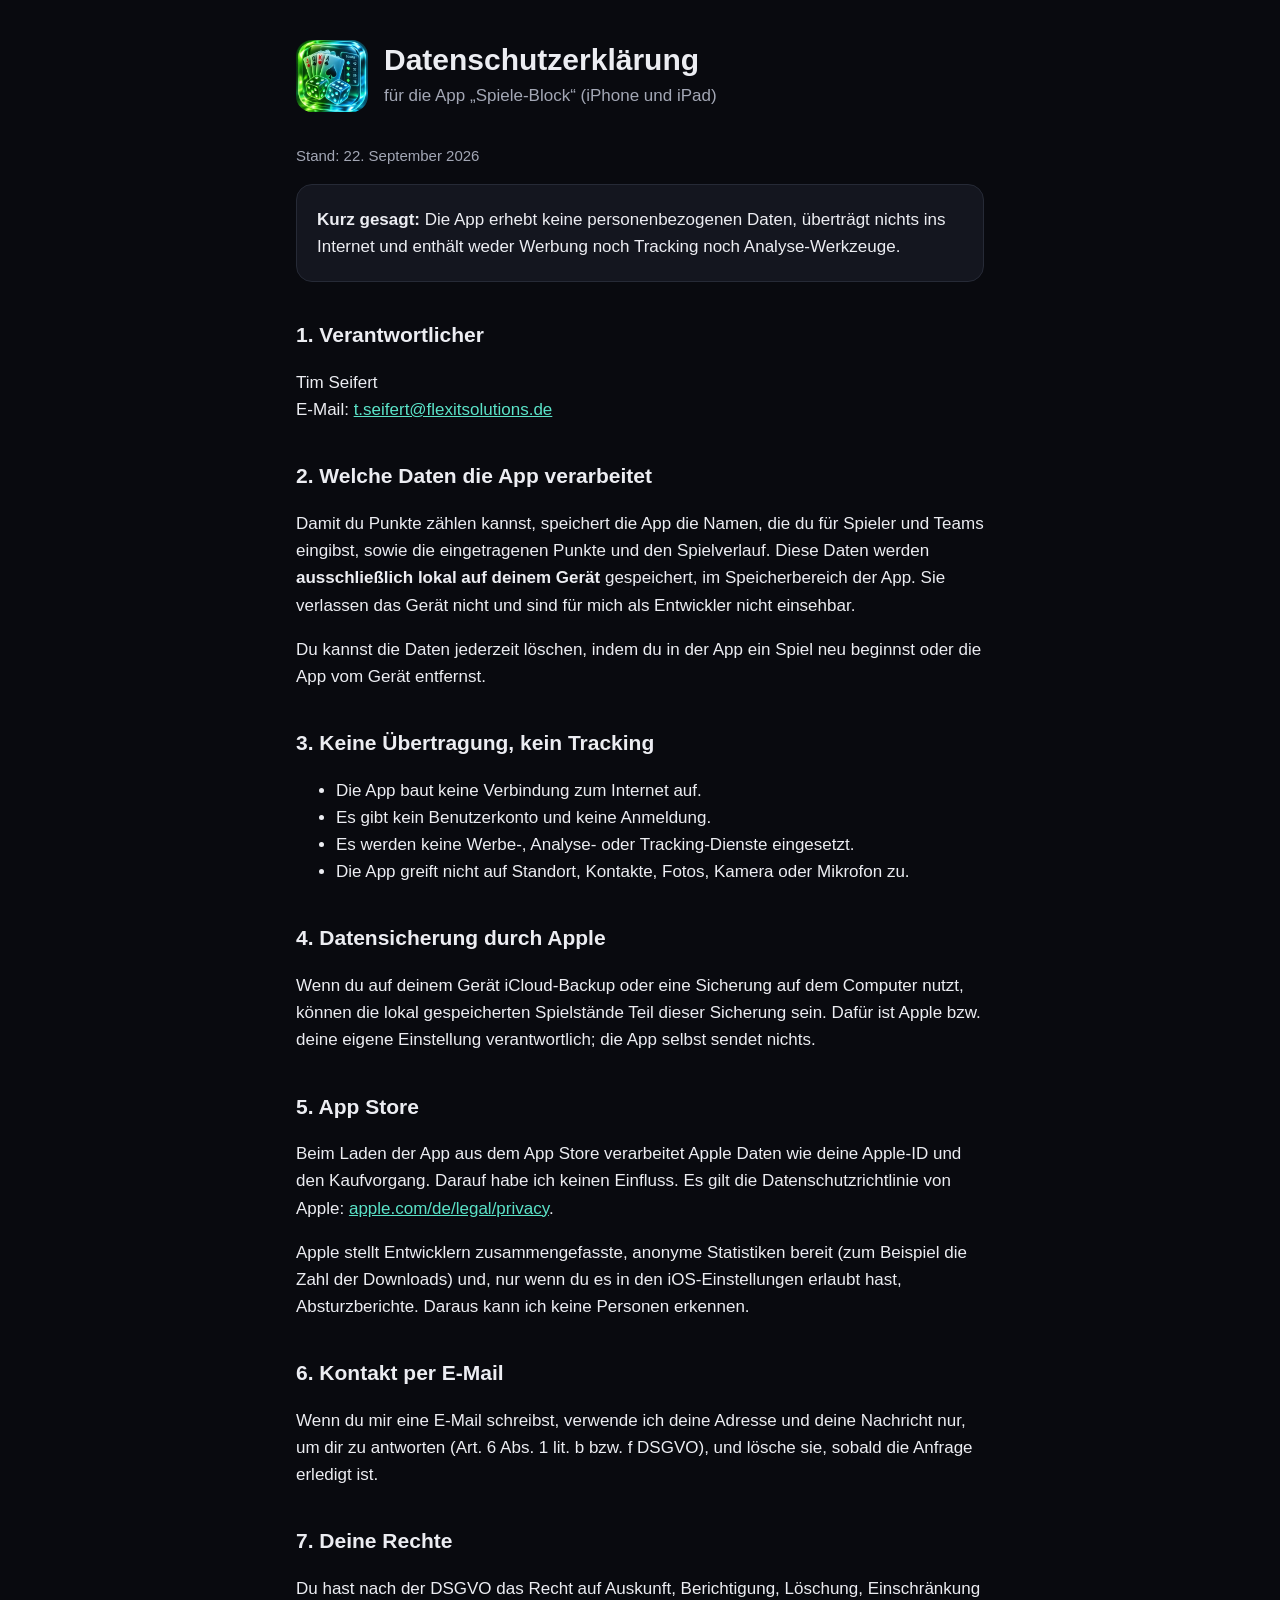
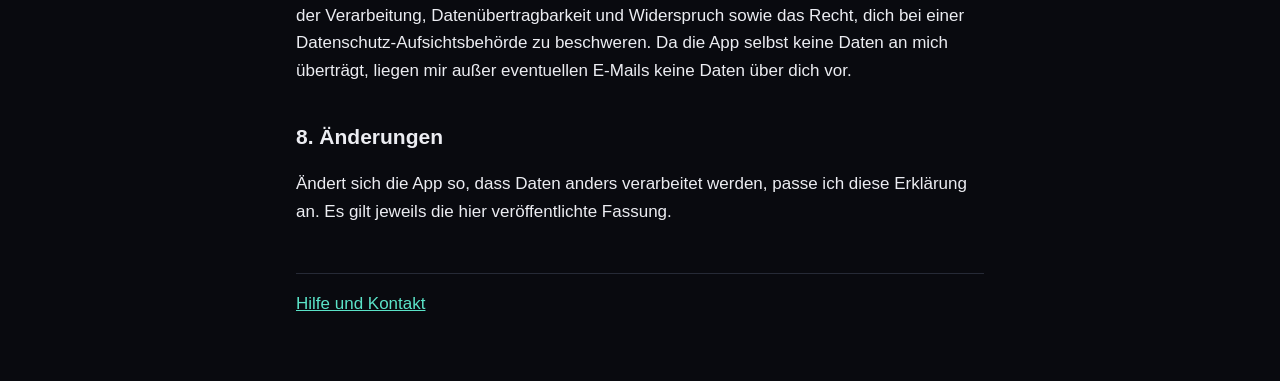
==== datenschutz.html @ e5a6156f "Add files via upload" ====
<!doctype html>
<html lang="de">
<head>
<meta charset="utf-8">
<meta name="viewport" content="width=device-width, initial-scale=1">
<title>Spiele-Block – Datenschutz</title>
<link rel="stylesheet" href="stil.css">
<link rel="icon" href="icon.png">
</head>
<body>
<main>
<header>
  <img src="icon.png" alt="">
  <div>
    <h1>Datenschutzerklärung</h1>
    <p>für die App „Spiele-Block“ (iPhone und iPad)</p>
  </div>
</header>

<p class="leise">Stand: 22. September 2026</p>

<div class="karte">
  <p><strong>Kurz gesagt:</strong> Die App erhebt keine personenbezogenen Daten, überträgt nichts ins Internet und enthält weder Werbung noch Tracking noch Analyse-Werkzeuge.</p>
</div>

<h2>1. Verantwortlicher</h2>
<p>Tim Seifert<br>
E-Mail: <a href="mailto:t.seifert@flexitsolutions.de">t.seifert@flexitsolutions.de</a></p>

<h2>2. Welche Daten die App verarbeitet</h2>
<p>Damit du Punkte zählen kannst, speichert die App die Namen, die du für Spieler und Teams eingibst, sowie die eingetragenen Punkte und den Spielverlauf. Diese Daten werden <strong>ausschließlich lokal auf deinem Gerät</strong> gespeichert, im Speicherbereich der App. Sie verlassen das Gerät nicht und sind für mich als Entwickler nicht einsehbar.</p>
<p>Du kannst die Daten jederzeit löschen, indem du in der App ein Spiel neu beginnst oder die App vom Gerät entfernst.</p>

<h2>3. Keine Übertragung, kein Tracking</h2>
<ul>
  <li>Die App baut keine Verbindung zum Internet auf.</li>
  <li>Es gibt kein Benutzerkonto und keine Anmeldung.</li>
  <li>Es werden keine Werbe-, Analyse- oder Tracking-Dienste eingesetzt.</li>
  <li>Die App greift nicht auf Standort, Kontakte, Fotos, Kamera oder Mikrofon zu.</li>
</ul>

<h2>4. Datensicherung durch Apple</h2>
<p>Wenn du auf deinem Gerät iCloud-Backup oder eine Sicherung auf dem Computer nutzt, können die lokal gespeicherten Spielstände Teil dieser Sicherung sein. Dafür ist Apple bzw. deine eigene Einstellung verantwortlich; die App selbst sendet nichts.</p>

<h2>5. App Store</h2>
<p>Beim Laden der App aus dem App Store verarbeitet Apple Daten wie deine Apple-ID und den Kaufvorgang. Darauf habe ich keinen Einfluss. Es gilt die Datenschutzrichtlinie von Apple: <a href="https://www.apple.com/de/legal/privacy/">apple.com/de/legal/privacy</a>.</p>
<p>Apple stellt Entwicklern zusammengefasste, anonyme Statistiken bereit (zum Beispiel die Zahl der Downloads) und, nur wenn du es in den iOS-Einstellungen erlaubt hast, Absturzberichte. Daraus kann ich keine Personen erkennen.</p>

<h2>6. Kontakt per E-Mail</h2>
<p>Wenn du mir eine E-Mail schreibst, verwende ich deine Adresse und deine Nachricht nur, um dir zu antworten (Art. 6 Abs. 1 lit. b bzw. f DSGVO), und lösche sie, sobald die Anfrage erledigt ist.</p>

<h2>7. Deine Rechte</h2>
<p>Du hast nach der DSGVO das Recht auf Auskunft, Berichtigung, Löschung, Einschränkung der Verarbeitung, Datenübertragbarkeit und Widerspruch sowie das Recht, dich bei einer Datenschutz-Aufsichtsbehörde zu beschweren. Da die App selbst keine Daten an mich überträgt, liegen mir außer eventuellen E-Mails keine Daten über dich vor.</p>

<h2>8. Änderungen</h2>
<p>Ändert sich die App so, dass Daten anders verarbeitet werden, passe ich diese Erklärung an. Es gilt jeweils die hier veröffentlichte Fassung.</p>

<nav>
  <a href="index.html">Hilfe und Kontakt</a>
</nav>
</main>
</body>
</html>
---- stil.css ----
:root { --bg: #090A0F; --karte: #14161F; --text: #ECEDF2; --leise: #A3A7B5; --akzent: #5BE3C8; --linie: #262A36; }
* { box-sizing: border-box; }
body { margin: 0; background: var(--bg); color: var(--text); font: 17px/1.6 -apple-system, BlinkMacSystemFont, "SF Pro Rounded", "Helvetica Neue", Arial, sans-serif; }
main { max-width: 720px; margin: 0 auto; padding: 40px 16px 64px; }
header { display: flex; align-items: center; gap: 16px; margin-bottom: 32px; }
header img { width: 72px; height: 72px; border-radius: 16px; }
h1 { font-size: 30px; margin: 0; line-height: 1.2; }
header p { margin: 4px 0 0; color: var(--leise); }
h2 { font-size: 21px; margin: 36px 0 8px; }
p, li { color: var(--text); }
.leise { color: var(--leise); font-size: 15px; }
a { color: var(--akzent); }
.karte { background: var(--karte); border: 1px solid var(--linie); border-radius: 16px; padding: 4px 20px; margin: 16px 0; }
nav { margin-top: 48px; padding-top: 16px; border-top: 1px solid var(--linie); display: flex; gap: 24px; flex-wrap: wrap; }
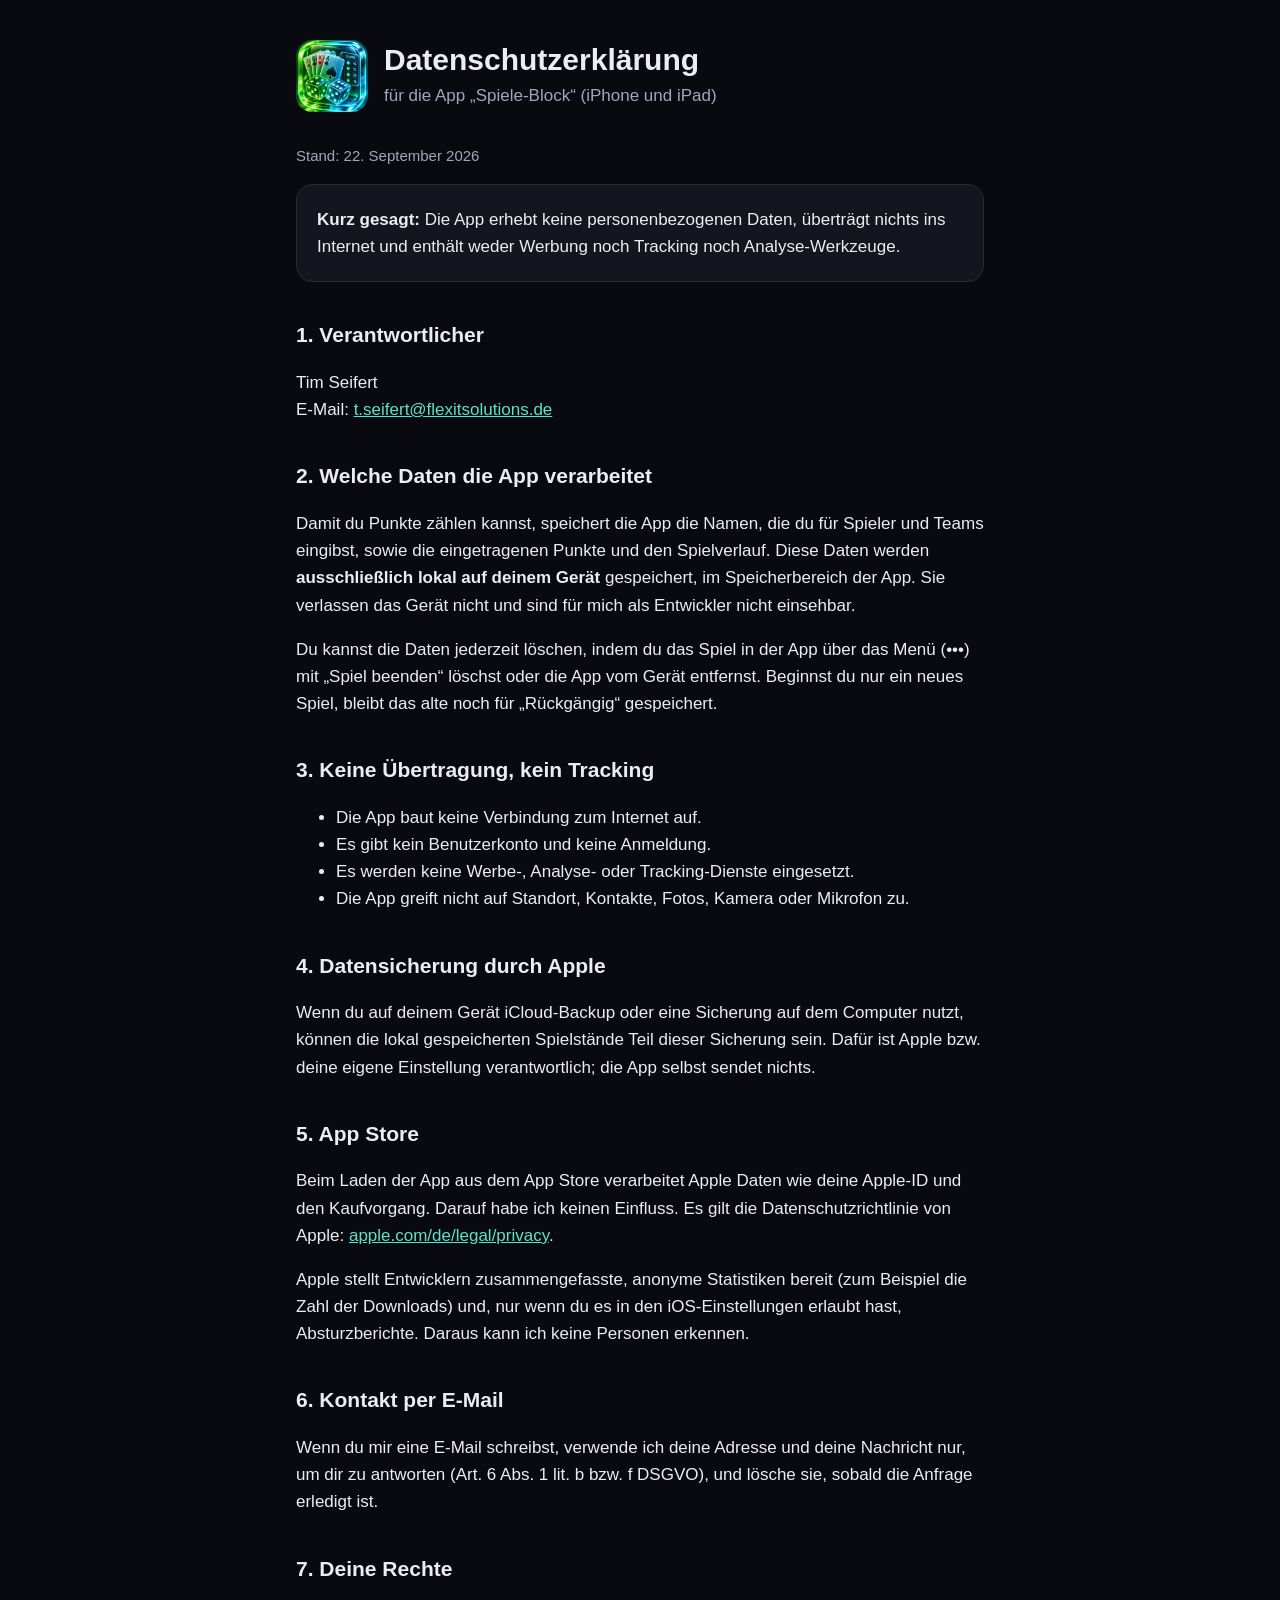
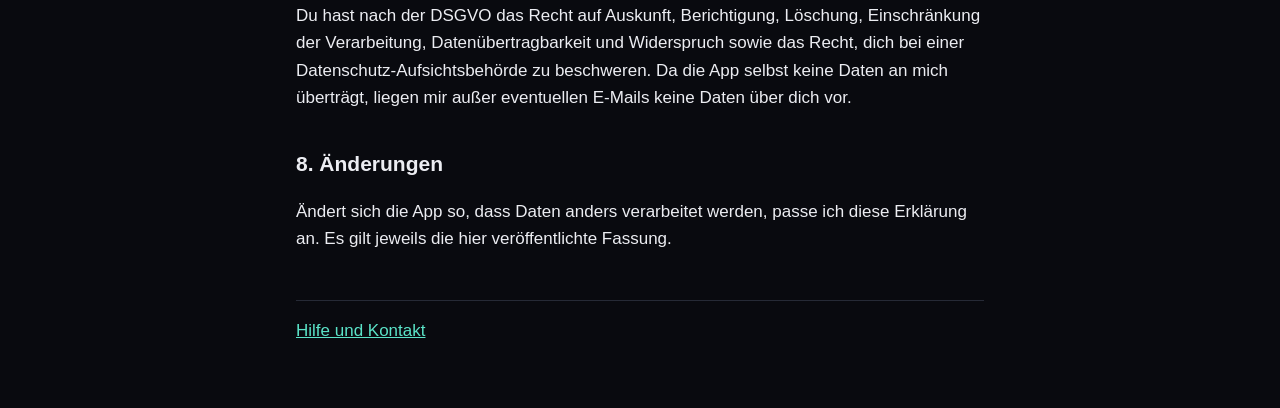
==== commit 08594e04: "Datenschutz-Satz zum Löschen und Watten-Spielarten korrigiert" ====
--- a/datenschutz.html
+++ b/datenschutz.html
@@ -29,7 +29,7 @@
 
 <h2>2. Welche Daten die App verarbeitet</h2>
 <p>Damit du Punkte zählen kannst, speichert die App die Namen, die du für Spieler und Teams eingibst, sowie die eingetragenen Punkte und den Spielverlauf. Diese Daten werden <strong>ausschließlich lokal auf deinem Gerät</strong> gespeichert, im Speicherbereich der App. Sie verlassen das Gerät nicht und sind für mich als Entwickler nicht einsehbar.</p>
-<p>Du kannst die Daten jederzeit löschen, indem du in der App ein Spiel neu beginnst oder die App vom Gerät entfernst.</p>
+<p>Du kannst die Daten jederzeit löschen, indem du das Spiel in der App über das Menü (•••) mit „Spiel beenden“ löschst oder die App vom Gerät entfernst. Beginnst du nur ein neues Spiel, bleibt das alte noch für „Rückgängig“ gespeichert.</p>
 
 <h2>3. Keine Übertragung, kein Tracking</h2>
 <ul>
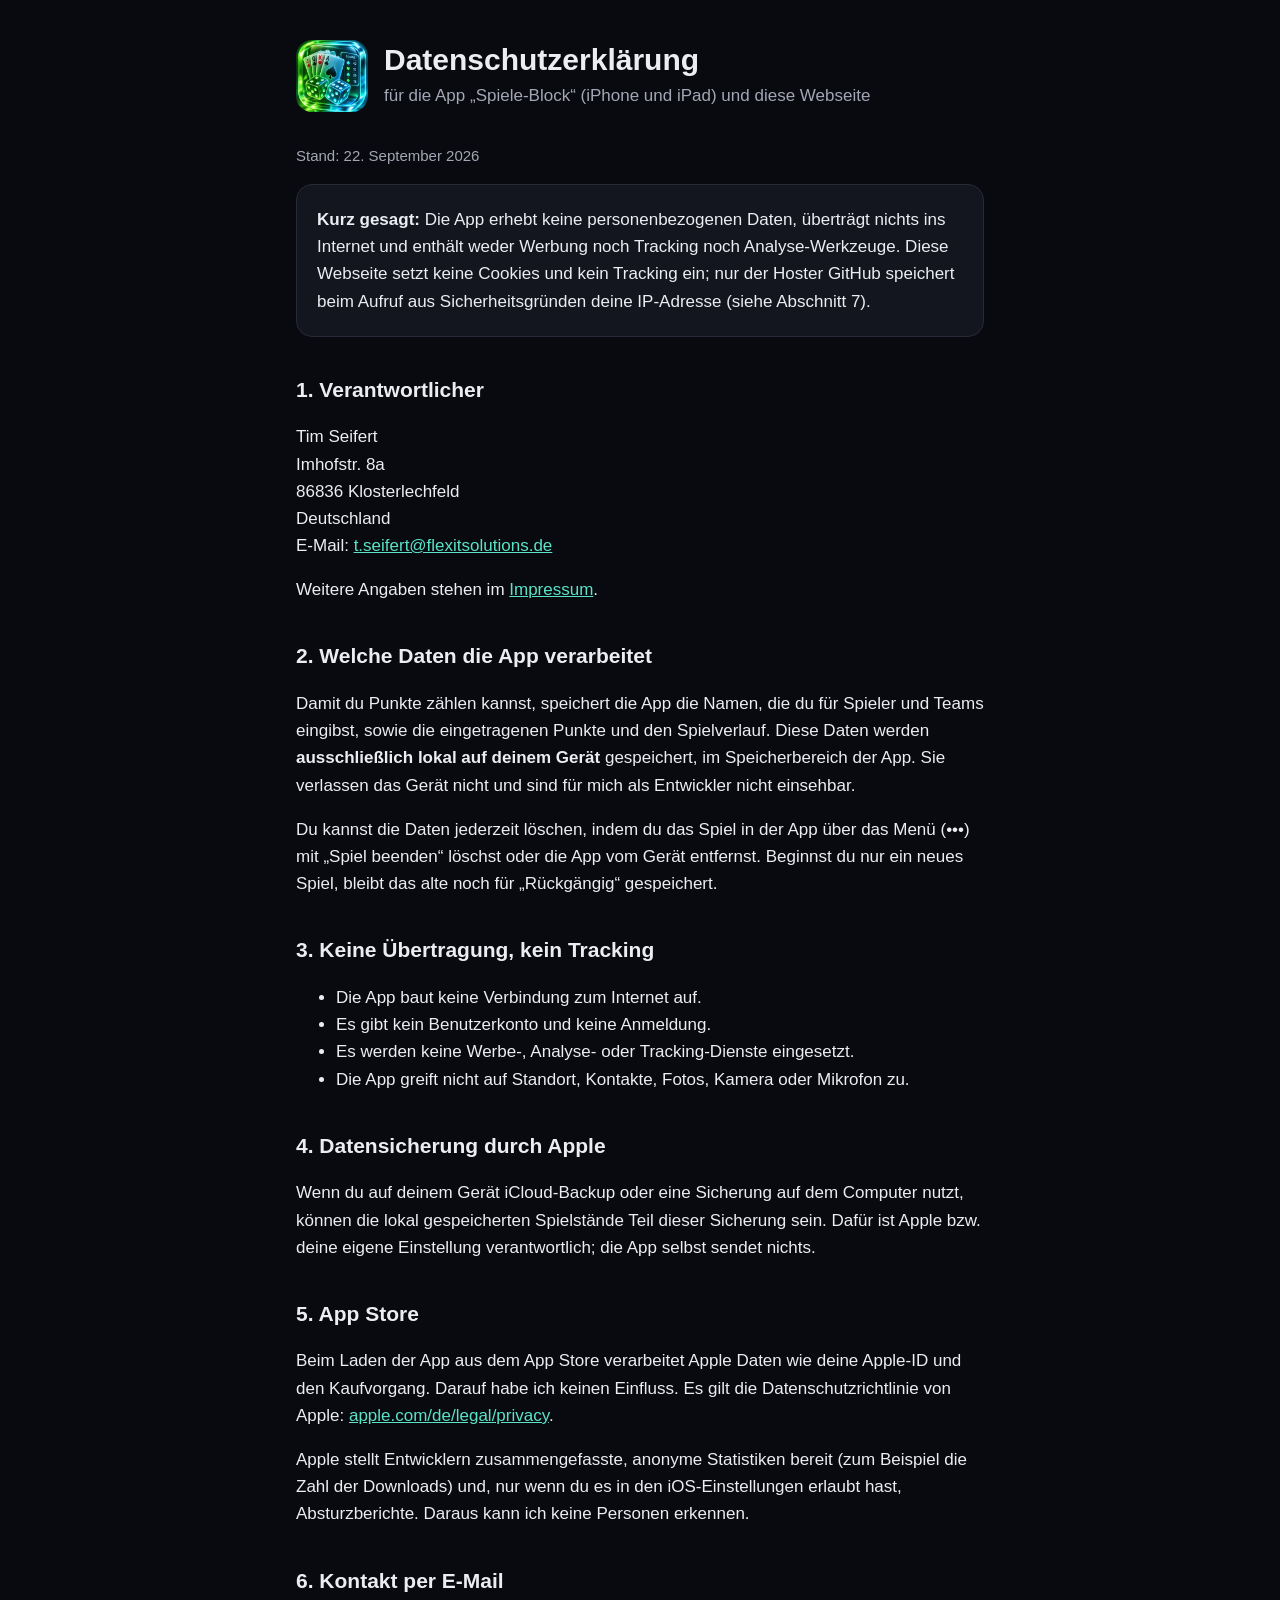
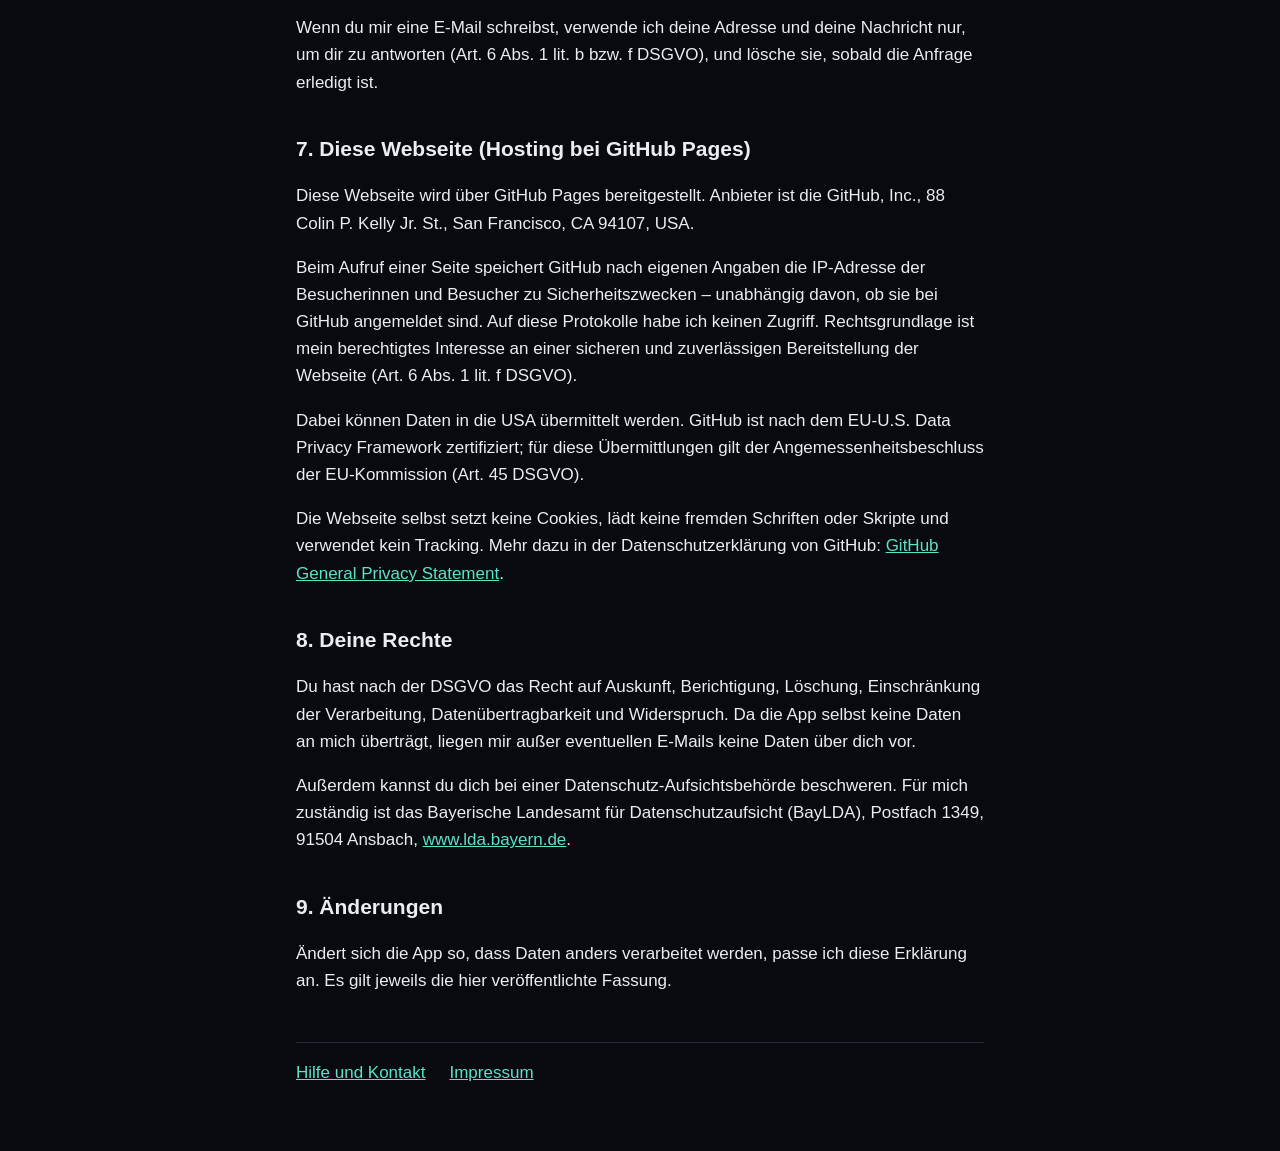
==== commit c4ed8158: "Impressum ergänzt, Datenschutz um Anschrift, Hosting bei GitHub Pages und Aufsichtsbehörde erweitert" ====
--- a/datenschutz.html
+++ b/datenschutz.html
@@ -13,19 +13,23 @@
   <img src="icon.png" alt="">
   <div>
     <h1>Datenschutzerklärung</h1>
-    <p>für die App „Spiele-Block“ (iPhone und iPad)</p>
+    <p>für die App „Spiele-Block“ (iPhone und iPad) und diese Webseite</p>
   </div>
 </header>
 
 <p class="leise">Stand: 22. September 2026</p>
 
 <div class="karte">
-  <p><strong>Kurz gesagt:</strong> Die App erhebt keine personenbezogenen Daten, überträgt nichts ins Internet und enthält weder Werbung noch Tracking noch Analyse-Werkzeuge.</p>
+  <p><strong>Kurz gesagt:</strong> Die App erhebt keine personenbezogenen Daten, überträgt nichts ins Internet und enthält weder Werbung noch Tracking noch Analyse-Werkzeuge. Diese Webseite setzt keine Cookies und kein Tracking ein; nur der Hoster GitHub speichert beim Aufruf aus Sicherheitsgründen deine IP-Adresse (siehe Abschnitt 7).</p>
 </div>
 
 <h2>1. Verantwortlicher</h2>
 <p>Tim Seifert<br>
+Imhofstr. 8a<br>
+86836 Klosterlechfeld<br>
+Deutschland<br>
 E-Mail: <a href="mailto:t.seifert@flexitsolutions.de">t.seifert@flexitsolutions.de</a></p>
+<p>Weitere Angaben stehen im <a href="impressum.html">Impressum</a>.</p>
 
 <h2>2. Welche Daten die App verarbeitet</h2>
 <p>Damit du Punkte zählen kannst, speichert die App die Namen, die du für Spieler und Teams eingibst, sowie die eingetragenen Punkte und den Spielverlauf. Diese Daten werden <strong>ausschließlich lokal auf deinem Gerät</strong> gespeichert, im Speicherbereich der App. Sie verlassen das Gerät nicht und sind für mich als Entwickler nicht einsehbar.</p>
@@ -49,14 +53,22 @@
 <h2>6. Kontakt per E-Mail</h2>
 <p>Wenn du mir eine E-Mail schreibst, verwende ich deine Adresse und deine Nachricht nur, um dir zu antworten (Art. 6 Abs. 1 lit. b bzw. f DSGVO), und lösche sie, sobald die Anfrage erledigt ist.</p>
 
-<h2>7. Deine Rechte</h2>
-<p>Du hast nach der DSGVO das Recht auf Auskunft, Berichtigung, Löschung, Einschränkung der Verarbeitung, Datenübertragbarkeit und Widerspruch sowie das Recht, dich bei einer Datenschutz-Aufsichtsbehörde zu beschweren. Da die App selbst keine Daten an mich überträgt, liegen mir außer eventuellen E-Mails keine Daten über dich vor.</p>
+<h2>7. Diese Webseite (Hosting bei GitHub Pages)</h2>
+<p>Diese Webseite wird über GitHub Pages bereitgestellt. Anbieter ist die GitHub, Inc., 88 Colin P. Kelly Jr. St., San Francisco, CA 94107, USA.</p>
+<p>Beim Aufruf einer Seite speichert GitHub nach eigenen Angaben die IP-Adresse der Besucherinnen und Besucher zu Sicherheitszwecken – unabhängig davon, ob sie bei GitHub angemeldet sind. Auf diese Protokolle habe ich keinen Zugriff. Rechtsgrundlage ist mein berechtigtes Interesse an einer sicheren und zuverlässigen Bereitstellung der Webseite (Art. 6 Abs. 1 lit. f DSGVO).</p>
+<p>Dabei können Daten in die USA übermittelt werden. GitHub ist nach dem EU-U.S. Data Privacy Framework zertifiziert; für diese Übermittlungen gilt der Angemessenheitsbeschluss der EU-Kommission (Art. 45 DSGVO).</p>
+<p>Die Webseite selbst setzt keine Cookies, lädt keine fremden Schriften oder Skripte und verwendet kein Tracking. Mehr dazu in der Datenschutzerklärung von GitHub: <a href="https://docs.github.com/de/site-policy/privacy-policies/github-general-privacy-statement">GitHub General Privacy Statement</a>.</p>
 
-<h2>8. Änderungen</h2>
+<h2>8. Deine Rechte</h2>
+<p>Du hast nach der DSGVO das Recht auf Auskunft, Berichtigung, Löschung, Einschränkung der Verarbeitung, Datenübertragbarkeit und Widerspruch. Da die App selbst keine Daten an mich überträgt, liegen mir außer eventuellen E-Mails keine Daten über dich vor.</p>
+<p>Außerdem kannst du dich bei einer Datenschutz-Aufsichtsbehörde beschweren. Für mich zuständig ist das Bayerische Landesamt für Datenschutzaufsicht (BayLDA), Postfach 1349, 91504 Ansbach, <a href="https://www.lda.bayern.de">www.lda.bayern.de</a>.</p>
+
+<h2>9. Änderungen</h2>
 <p>Ändert sich die App so, dass Daten anders verarbeitet werden, passe ich diese Erklärung an. Es gilt jeweils die hier veröffentlichte Fassung.</p>
 
 <nav>
   <a href="index.html">Hilfe und Kontakt</a>
+  <a href="impressum.html">Impressum</a>
 </nav>
 </main>
 </body>
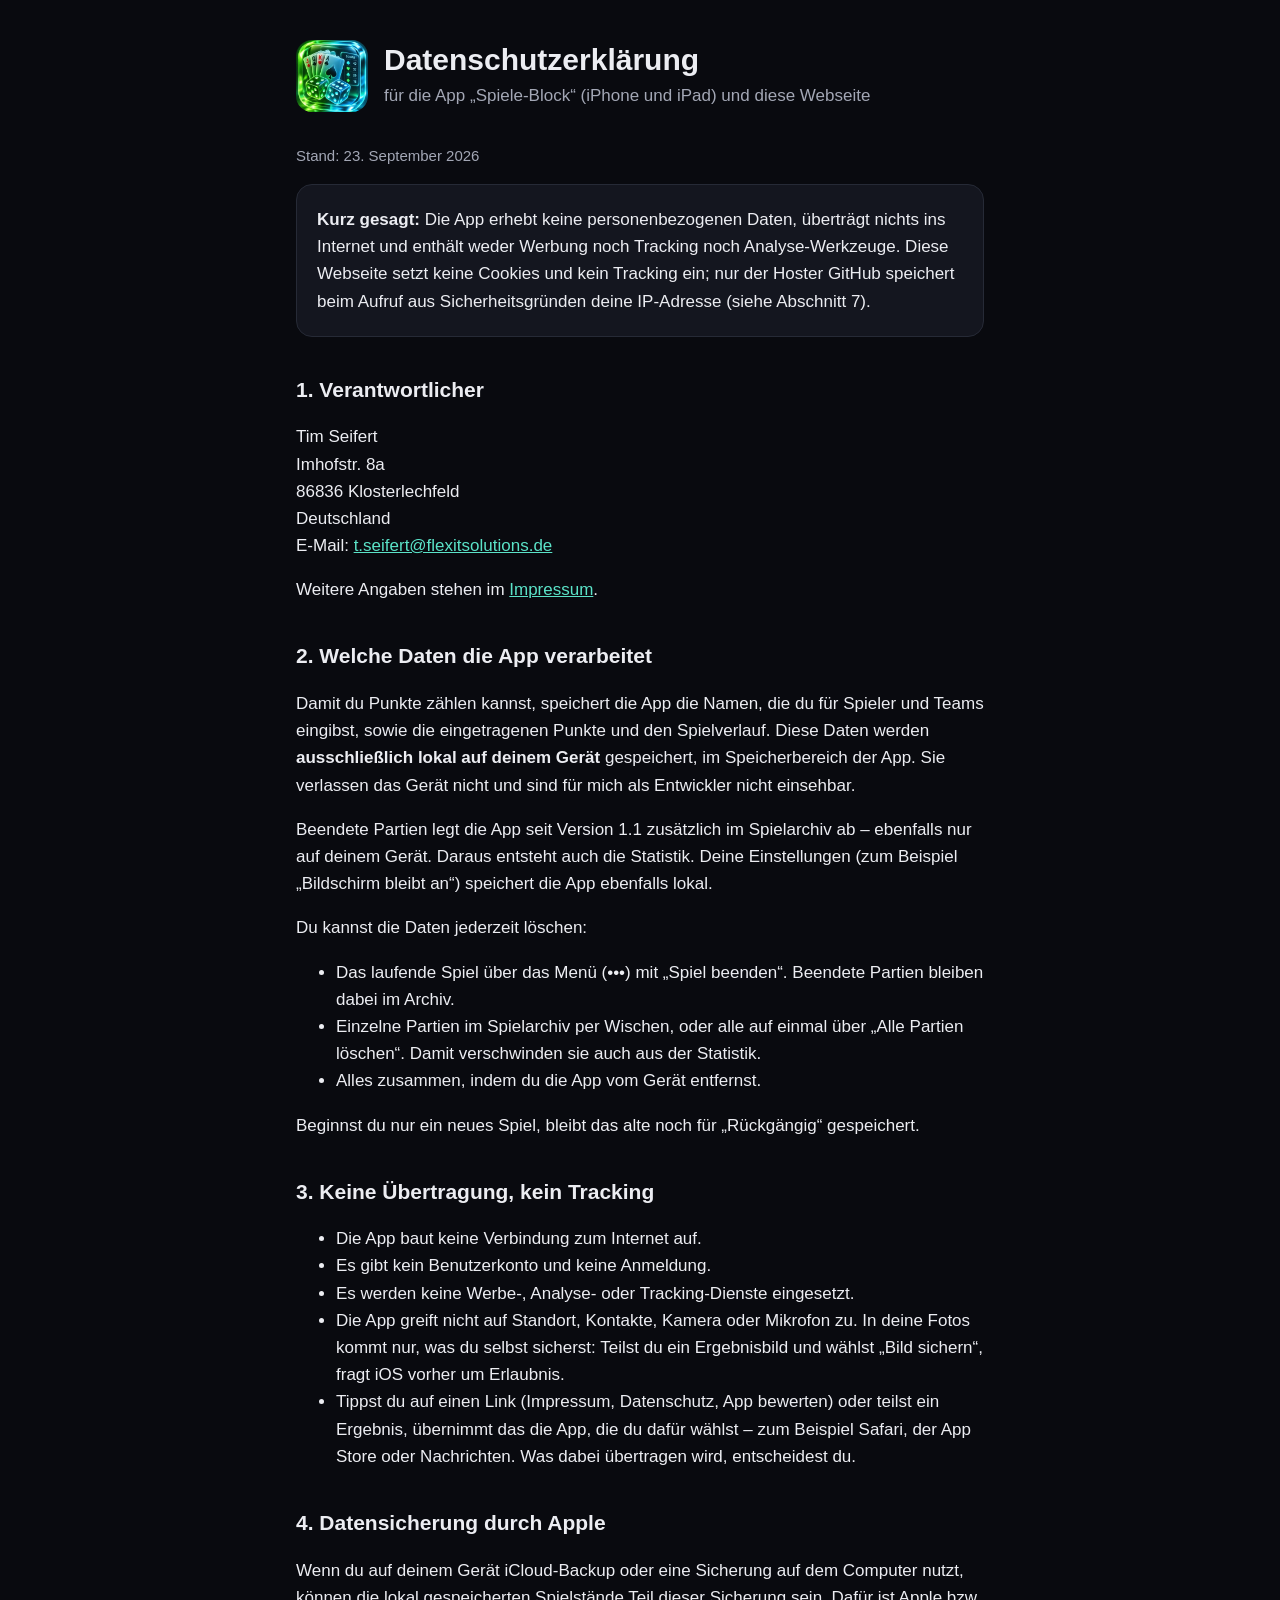
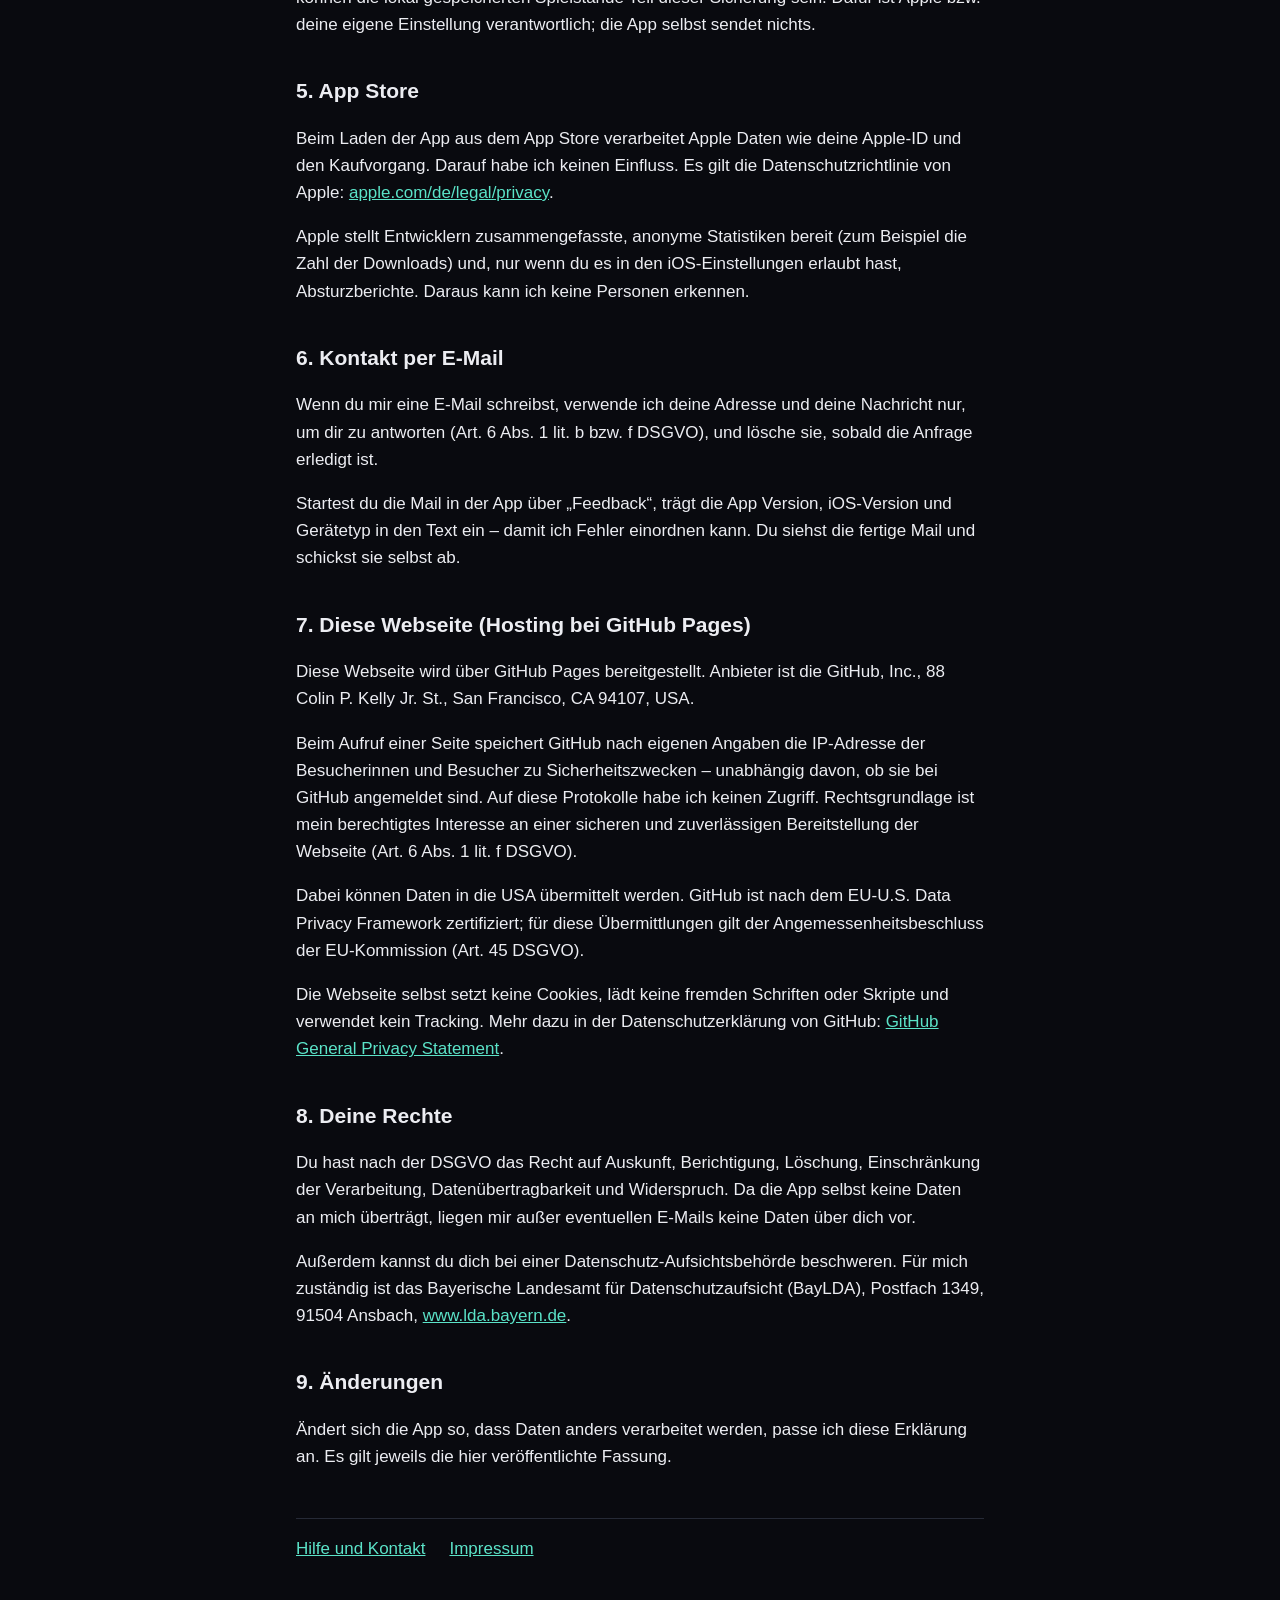
==== commit af0819a4: "Hilfe und Datenschutz für Version 1.1" ====
--- a/datenschutz.html
+++ b/datenschutz.html
@@ -17,7 +17,7 @@
   </div>
 </header>
 
-<p class="leise">Stand: 22. September 2026</p>
+<p class="leise">Stand: 23. September 2026</p>
 
 <div class="karte">
   <p><strong>Kurz gesagt:</strong> Die App erhebt keine personenbezogenen Daten, überträgt nichts ins Internet und enthält weder Werbung noch Tracking noch Analyse-Werkzeuge. Diese Webseite setzt keine Cookies und kein Tracking ein; nur der Hoster GitHub speichert beim Aufruf aus Sicherheitsgründen deine IP-Adresse (siehe Abschnitt 7).</p>
@@ -33,14 +33,22 @@
 
 <h2>2. Welche Daten die App verarbeitet</h2>
 <p>Damit du Punkte zählen kannst, speichert die App die Namen, die du für Spieler und Teams eingibst, sowie die eingetragenen Punkte und den Spielverlauf. Diese Daten werden <strong>ausschließlich lokal auf deinem Gerät</strong> gespeichert, im Speicherbereich der App. Sie verlassen das Gerät nicht und sind für mich als Entwickler nicht einsehbar.</p>
-<p>Du kannst die Daten jederzeit löschen, indem du das Spiel in der App über das Menü (•••) mit „Spiel beenden“ löschst oder die App vom Gerät entfernst. Beginnst du nur ein neues Spiel, bleibt das alte noch für „Rückgängig“ gespeichert.</p>
+<p>Beendete Partien legt die App seit Version 1.1 zusätzlich im Spielarchiv ab – ebenfalls nur auf deinem Gerät. Daraus entsteht auch die Statistik. Deine Einstellungen (zum Beispiel „Bildschirm bleibt an“) speichert die App ebenfalls lokal.</p>
+<p>Du kannst die Daten jederzeit löschen:</p>
+<ul>
+  <li>Das laufende Spiel über das Menü (•••) mit „Spiel beenden“. Beendete Partien bleiben dabei im Archiv.</li>
+  <li>Einzelne Partien im Spielarchiv per Wischen, oder alle auf einmal über „Alle Partien löschen“. Damit verschwinden sie auch aus der Statistik.</li>
+  <li>Alles zusammen, indem du die App vom Gerät entfernst.</li>
+</ul>
+<p>Beginnst du nur ein neues Spiel, bleibt das alte noch für „Rückgängig“ gespeichert.</p>
 
 <h2>3. Keine Übertragung, kein Tracking</h2>
 <ul>
   <li>Die App baut keine Verbindung zum Internet auf.</li>
   <li>Es gibt kein Benutzerkonto und keine Anmeldung.</li>
   <li>Es werden keine Werbe-, Analyse- oder Tracking-Dienste eingesetzt.</li>
-  <li>Die App greift nicht auf Standort, Kontakte, Fotos, Kamera oder Mikrofon zu.</li>
+  <li>Die App greift nicht auf Standort, Kontakte, Kamera oder Mikrofon zu. In deine Fotos kommt nur, was du selbst sicherst: Teilst du ein Ergebnisbild und wählst „Bild sichern“, fragt iOS vorher um Erlaubnis.</li>
+  <li>Tippst du auf einen Link (Impressum, Datenschutz, App bewerten) oder teilst ein Ergebnis, übernimmt das die App, die du dafür wählst – zum Beispiel Safari, der App Store oder Nachrichten. Was dabei übertragen wird, entscheidest du.</li>
 </ul>
 
 <h2>4. Datensicherung durch Apple</h2>
@@ -52,6 +60,7 @@
 
 <h2>6. Kontakt per E-Mail</h2>
 <p>Wenn du mir eine E-Mail schreibst, verwende ich deine Adresse und deine Nachricht nur, um dir zu antworten (Art. 6 Abs. 1 lit. b bzw. f DSGVO), und lösche sie, sobald die Anfrage erledigt ist.</p>
+<p>Startest du die Mail in der App über „Feedback“, trägt die App Version, iOS-Version und Gerätetyp in den Text ein – damit ich Fehler einordnen kann. Du siehst die fertige Mail und schickst sie selbst ab.</p>
 
 <h2>7. Diese Webseite (Hosting bei GitHub Pages)</h2>
 <p>Diese Webseite wird über GitHub Pages bereitgestellt. Anbieter ist die GitHub, Inc., 88 Colin P. Kelly Jr. St., San Francisco, CA 94107, USA.</p>
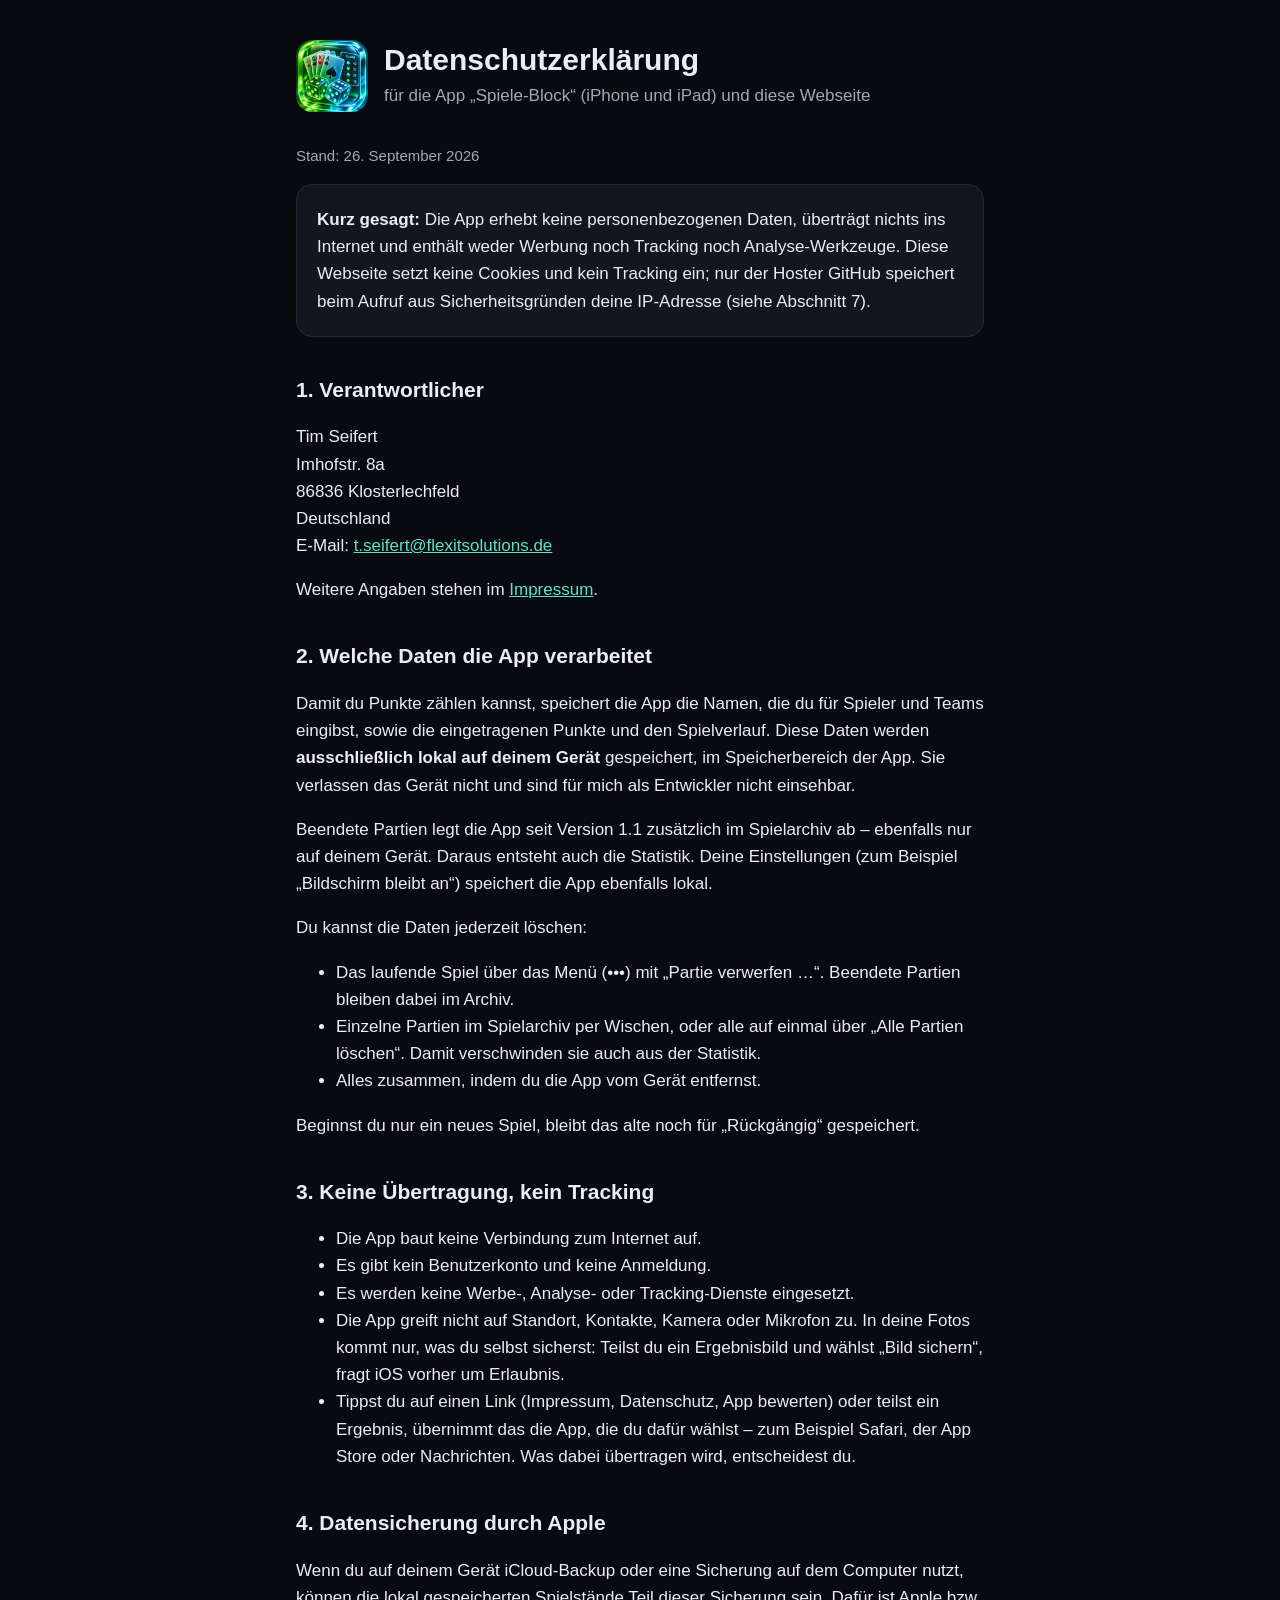
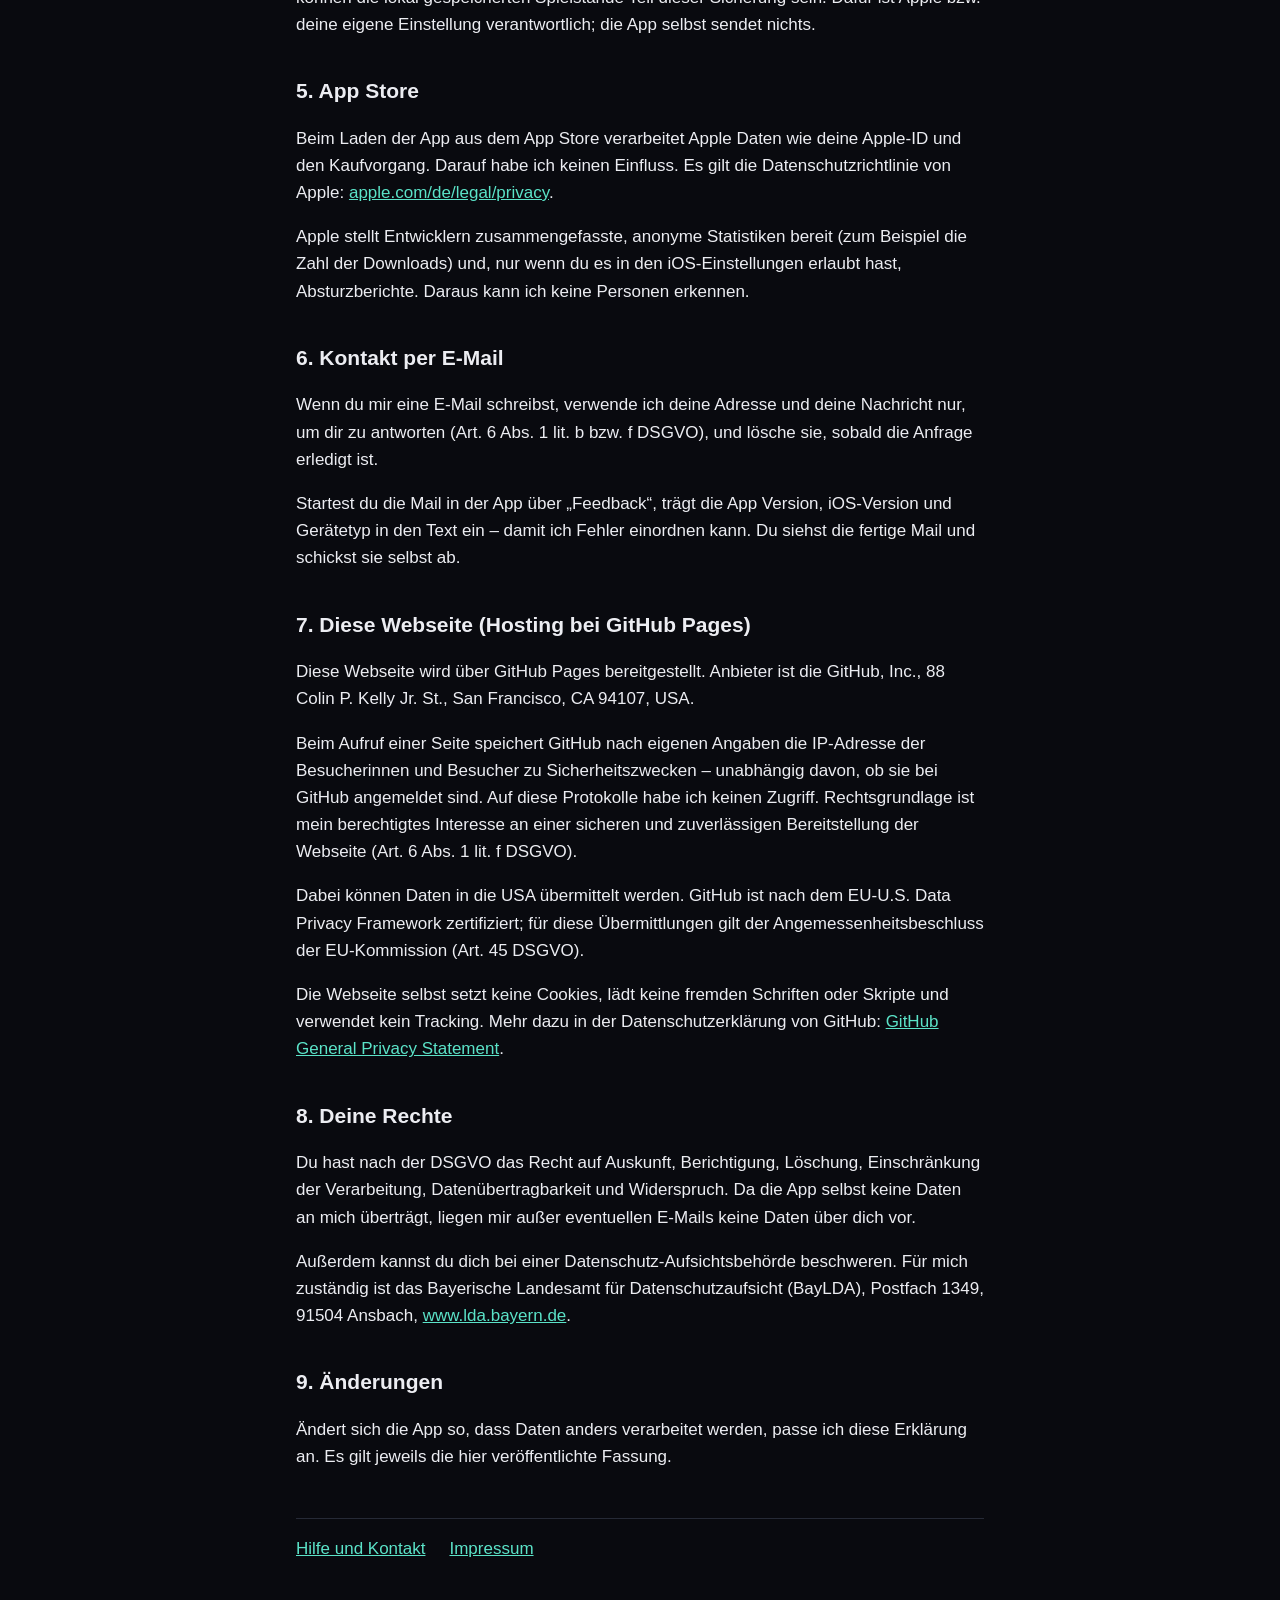
==== commit 9b4cbda8: "Webseiten für Version 1.2.0: Schafkopf, Skat, Darts" ====
--- a/datenschutz.html
+++ b/datenschutz.html
@@ -17,7 +17,7 @@
   </div>
 </header>
 
-<p class="leise">Stand: 23. September 2026</p>
+<p class="leise">Stand: 26. September 2026</p>
 
 <div class="karte">
   <p><strong>Kurz gesagt:</strong> Die App erhebt keine personenbezogenen Daten, überträgt nichts ins Internet und enthält weder Werbung noch Tracking noch Analyse-Werkzeuge. Diese Webseite setzt keine Cookies und kein Tracking ein; nur der Hoster GitHub speichert beim Aufruf aus Sicherheitsgründen deine IP-Adresse (siehe Abschnitt 7).</p>
@@ -36,7 +36,7 @@
 <p>Beendete Partien legt die App seit Version 1.1 zusätzlich im Spielarchiv ab – ebenfalls nur auf deinem Gerät. Daraus entsteht auch die Statistik. Deine Einstellungen (zum Beispiel „Bildschirm bleibt an“) speichert die App ebenfalls lokal.</p>
 <p>Du kannst die Daten jederzeit löschen:</p>
 <ul>
-  <li>Das laufende Spiel über das Menü (•••) mit „Spiel beenden“. Beendete Partien bleiben dabei im Archiv.</li>
+  <li>Das laufende Spiel über das Menü (•••) mit „Partie verwerfen …“. Beendete Partien bleiben dabei im Archiv.</li>
   <li>Einzelne Partien im Spielarchiv per Wischen, oder alle auf einmal über „Alle Partien löschen“. Damit verschwinden sie auch aus der Statistik.</li>
   <li>Alles zusammen, indem du die App vom Gerät entfernst.</li>
 </ul>
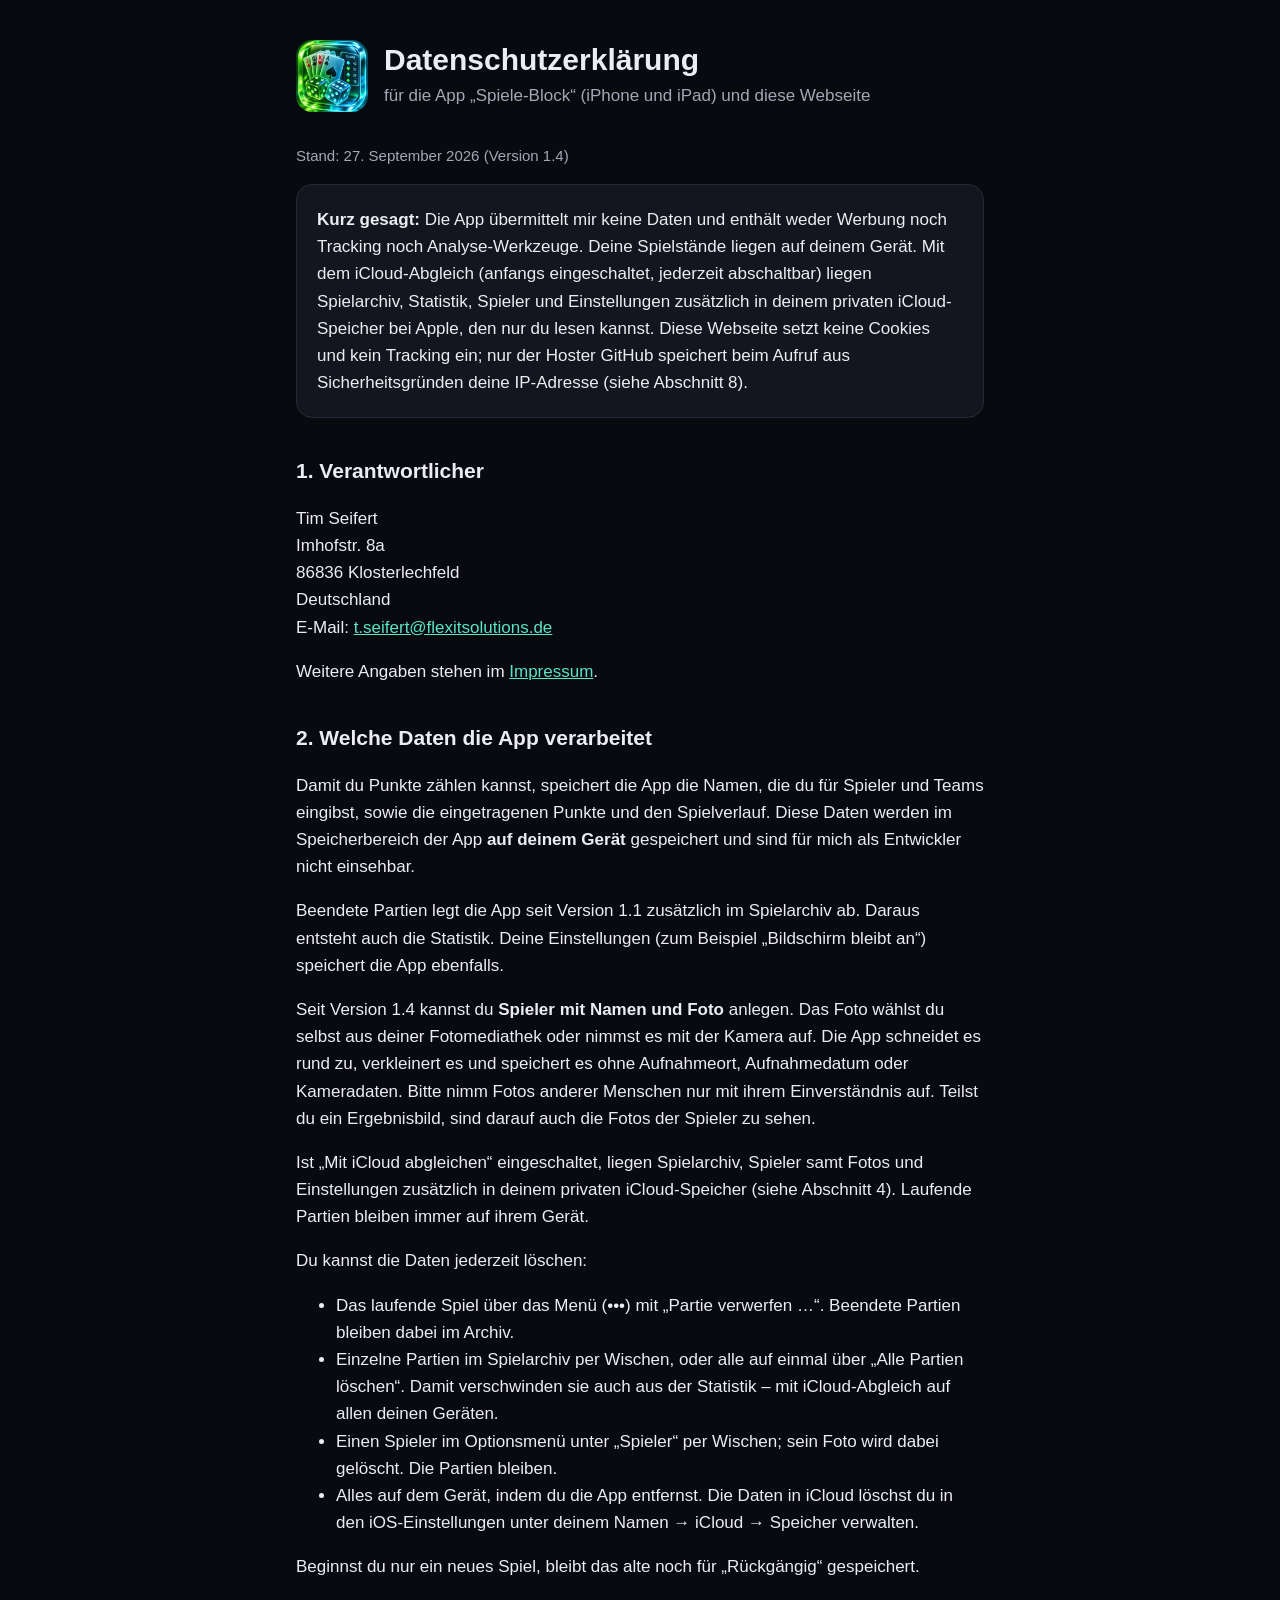
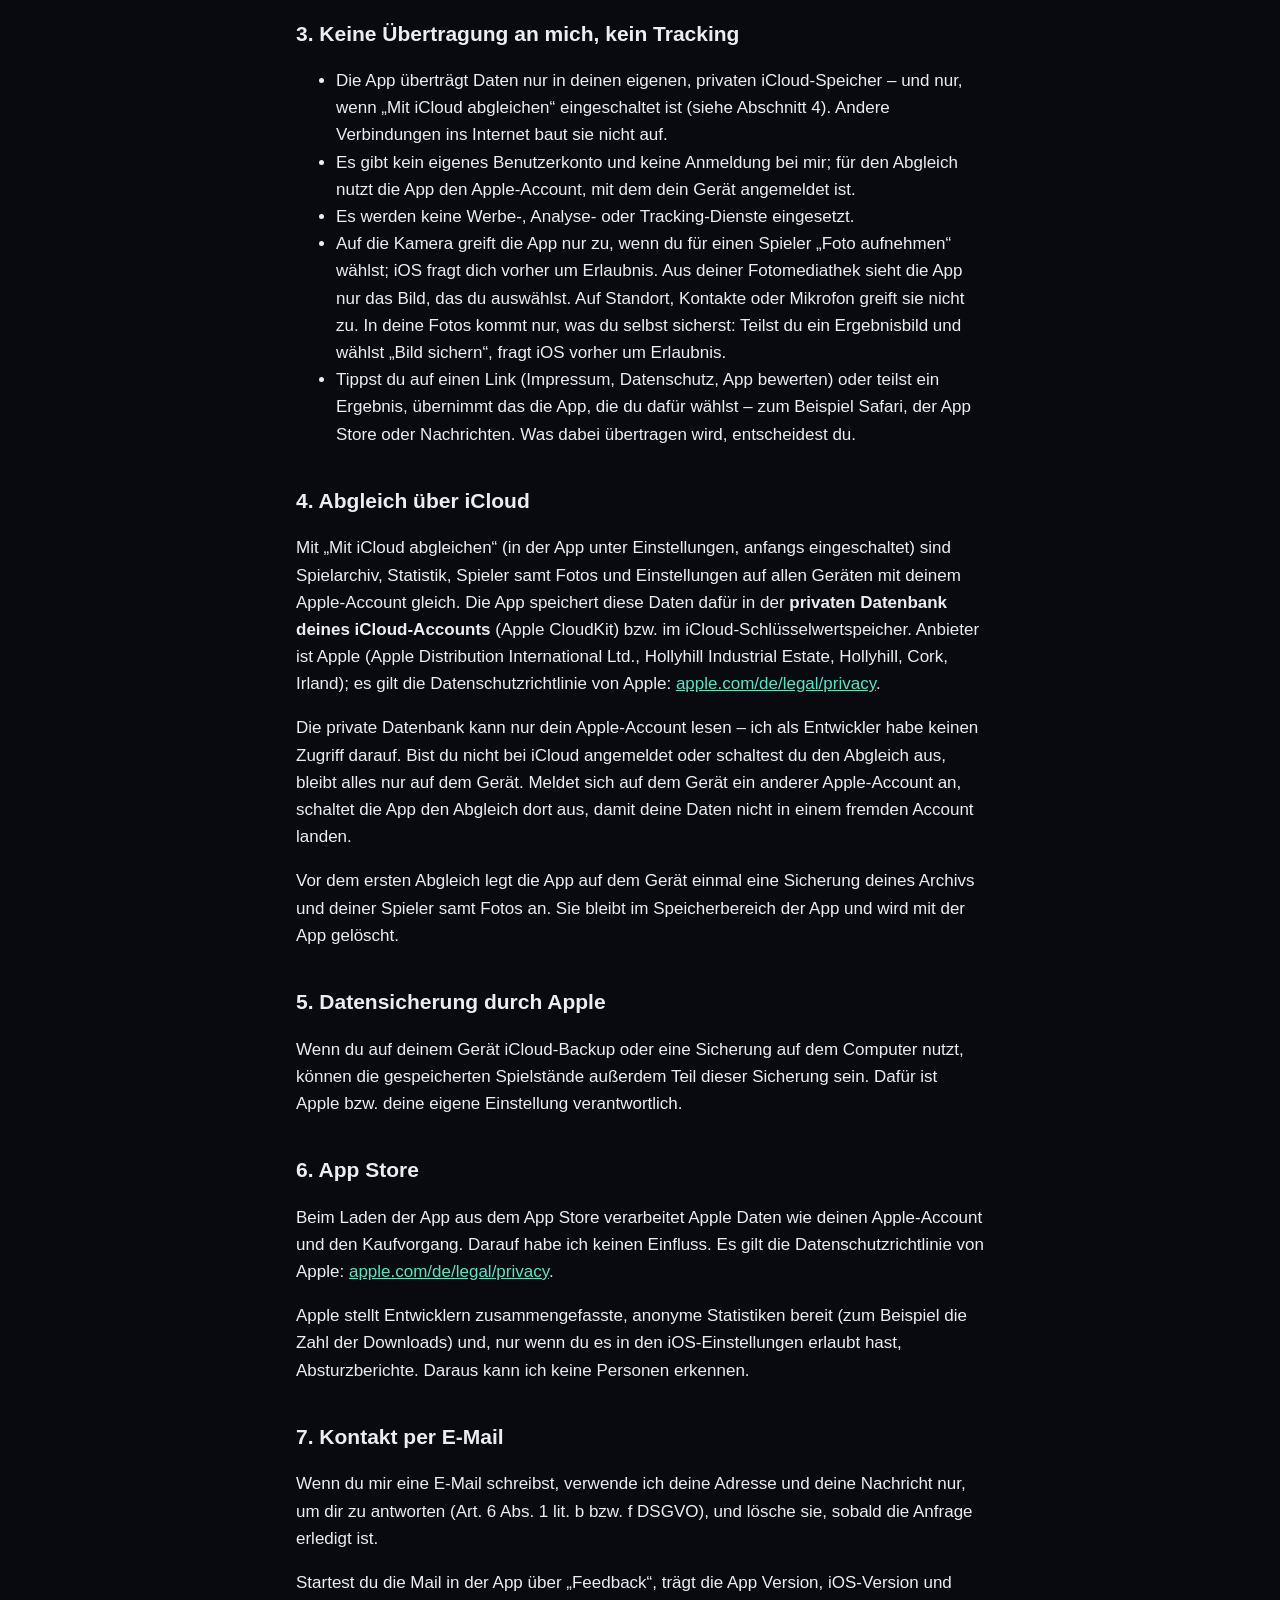
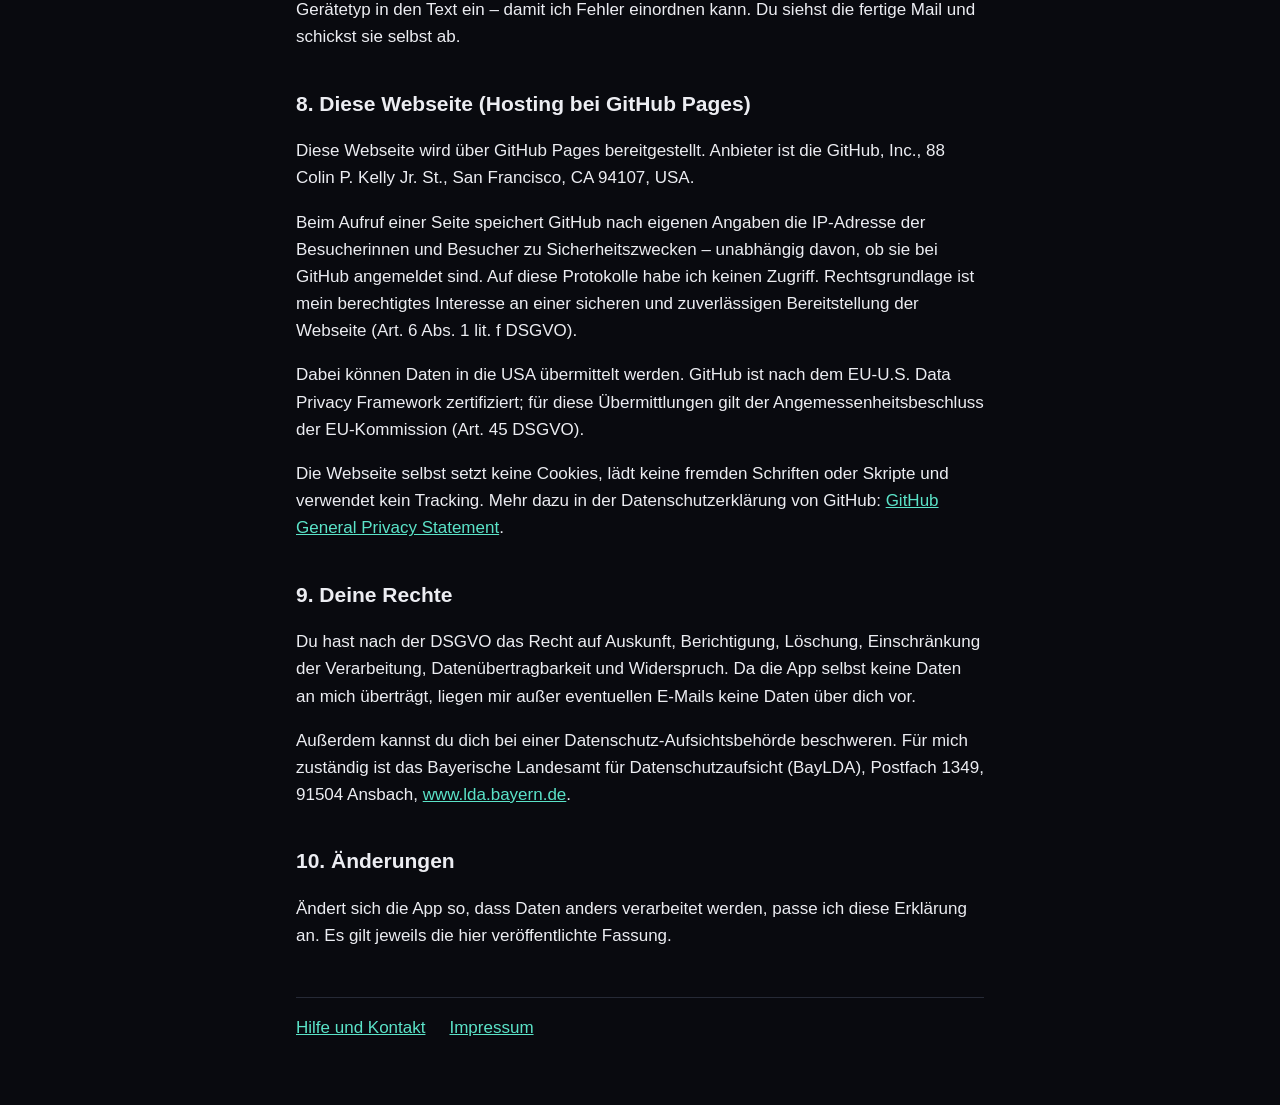
==== commit 4a148fc5: "Hilfe und Datenschutz für Version 1.4: Spieler mit Foto, iCloud-Abgleich" ====
--- a/datenschutz.html
+++ b/datenschutz.html
@@ -17,10 +17,10 @@
   </div>
 </header>
 
-<p class="leise">Stand: 26. September 2026</p>
+<p class="leise">Stand: 27. September 2026 (Version 1.4)</p>
 
 <div class="karte">
-  <p><strong>Kurz gesagt:</strong> Die App erhebt keine personenbezogenen Daten, überträgt nichts ins Internet und enthält weder Werbung noch Tracking noch Analyse-Werkzeuge. Diese Webseite setzt keine Cookies und kein Tracking ein; nur der Hoster GitHub speichert beim Aufruf aus Sicherheitsgründen deine IP-Adresse (siehe Abschnitt 7).</p>
+  <p><strong>Kurz gesagt:</strong> Die App übermittelt mir keine Daten und enthält weder Werbung noch Tracking noch Analyse-Werkzeuge. Deine Spielstände liegen auf deinem Gerät. Mit dem iCloud-Abgleich (anfangs eingeschaltet, jederzeit abschaltbar) liegen Spielarchiv, Statistik, Spieler und Einstellungen zusätzlich in deinem privaten iCloud-Speicher bei Apple, den nur du lesen kannst. Diese Webseite setzt keine Cookies und kein Tracking ein; nur der Hoster GitHub speichert beim Aufruf aus Sicherheitsgründen deine IP-Adresse (siehe Abschnitt 8).</p>
 </div>
 
 <h2>1. Verantwortlicher</h2>
@@ -32,47 +32,55 @@
 <p>Weitere Angaben stehen im <a href="impressum.html">Impressum</a>.</p>
 
 <h2>2. Welche Daten die App verarbeitet</h2>
-<p>Damit du Punkte zählen kannst, speichert die App die Namen, die du für Spieler und Teams eingibst, sowie die eingetragenen Punkte und den Spielverlauf. Diese Daten werden <strong>ausschließlich lokal auf deinem Gerät</strong> gespeichert, im Speicherbereich der App. Sie verlassen das Gerät nicht und sind für mich als Entwickler nicht einsehbar.</p>
-<p>Beendete Partien legt die App seit Version 1.1 zusätzlich im Spielarchiv ab – ebenfalls nur auf deinem Gerät. Daraus entsteht auch die Statistik. Deine Einstellungen (zum Beispiel „Bildschirm bleibt an“) speichert die App ebenfalls lokal.</p>
+<p>Damit du Punkte zählen kannst, speichert die App die Namen, die du für Spieler und Teams eingibst, sowie die eingetragenen Punkte und den Spielverlauf. Diese Daten werden im Speicherbereich der App <strong>auf deinem Gerät</strong> gespeichert und sind für mich als Entwickler nicht einsehbar.</p>
+<p>Beendete Partien legt die App seit Version 1.1 zusätzlich im Spielarchiv ab. Daraus entsteht auch die Statistik. Deine Einstellungen (zum Beispiel „Bildschirm bleibt an“) speichert die App ebenfalls.</p>
+<p>Seit Version 1.4 kannst du <strong>Spieler mit Namen und Foto</strong> anlegen. Das Foto wählst du selbst aus deiner Fotomediathek oder nimmst es mit der Kamera auf. Die App schneidet es rund zu, verkleinert es und speichert es ohne Aufnahmeort, Aufnahmedatum oder Kameradaten. Bitte nimm Fotos anderer Menschen nur mit ihrem Einverständnis auf. Teilst du ein Ergebnisbild, sind darauf auch die Fotos der Spieler zu sehen.</p>
+<p>Ist „Mit iCloud abgleichen“ eingeschaltet, liegen Spielarchiv, Spieler samt Fotos und Einstellungen zusätzlich in deinem privaten iCloud-Speicher (siehe Abschnitt 4). Laufende Partien bleiben immer auf ihrem Gerät.</p>
 <p>Du kannst die Daten jederzeit löschen:</p>
 <ul>
   <li>Das laufende Spiel über das Menü (•••) mit „Partie verwerfen …“. Beendete Partien bleiben dabei im Archiv.</li>
-  <li>Einzelne Partien im Spielarchiv per Wischen, oder alle auf einmal über „Alle Partien löschen“. Damit verschwinden sie auch aus der Statistik.</li>
-  <li>Alles zusammen, indem du die App vom Gerät entfernst.</li>
+  <li>Einzelne Partien im Spielarchiv per Wischen, oder alle auf einmal über „Alle Partien löschen“. Damit verschwinden sie auch aus der Statistik – mit iCloud-Abgleich auf allen deinen Geräten.</li>
+  <li>Einen Spieler im Optionsmenü unter „Spieler“ per Wischen; sein Foto wird dabei gelöscht. Die Partien bleiben.</li>
+  <li>Alles auf dem Gerät, indem du die App entfernst. Die Daten in iCloud löschst du in den iOS-Einstellungen unter deinem Namen → iCloud → Speicher verwalten.</li>
 </ul>
 <p>Beginnst du nur ein neues Spiel, bleibt das alte noch für „Rückgängig“ gespeichert.</p>
 
-<h2>3. Keine Übertragung, kein Tracking</h2>
+<h2>3. Keine Übertragung an mich, kein Tracking</h2>
 <ul>
-  <li>Die App baut keine Verbindung zum Internet auf.</li>
-  <li>Es gibt kein Benutzerkonto und keine Anmeldung.</li>
+  <li>Die App überträgt Daten nur in deinen eigenen, privaten iCloud-Speicher – und nur, wenn „Mit iCloud abgleichen“ eingeschaltet ist (siehe Abschnitt 4). Andere Verbindungen ins Internet baut sie nicht auf.</li>
+  <li>Es gibt kein eigenes Benutzerkonto und keine Anmeldung bei mir; für den Abgleich nutzt die App den Apple-Account, mit dem dein Gerät angemeldet ist.</li>
   <li>Es werden keine Werbe-, Analyse- oder Tracking-Dienste eingesetzt.</li>
-  <li>Die App greift nicht auf Standort, Kontakte, Kamera oder Mikrofon zu. In deine Fotos kommt nur, was du selbst sicherst: Teilst du ein Ergebnisbild und wählst „Bild sichern“, fragt iOS vorher um Erlaubnis.</li>
+  <li>Auf die Kamera greift die App nur zu, wenn du für einen Spieler „Foto aufnehmen“ wählst; iOS fragt dich vorher um Erlaubnis. Aus deiner Fotomediathek sieht die App nur das Bild, das du auswählst. Auf Standort, Kontakte oder Mikrofon greift sie nicht zu. In deine Fotos kommt nur, was du selbst sicherst: Teilst du ein Ergebnisbild und wählst „Bild sichern“, fragt iOS vorher um Erlaubnis.</li>
   <li>Tippst du auf einen Link (Impressum, Datenschutz, App bewerten) oder teilst ein Ergebnis, übernimmt das die App, die du dafür wählst – zum Beispiel Safari, der App Store oder Nachrichten. Was dabei übertragen wird, entscheidest du.</li>
 </ul>
 
-<h2>4. Datensicherung durch Apple</h2>
-<p>Wenn du auf deinem Gerät iCloud-Backup oder eine Sicherung auf dem Computer nutzt, können die lokal gespeicherten Spielstände Teil dieser Sicherung sein. Dafür ist Apple bzw. deine eigene Einstellung verantwortlich; die App selbst sendet nichts.</p>
+<h2>4. Abgleich über iCloud</h2>
+<p>Mit „Mit iCloud abgleichen“ (in der App unter Einstellungen, anfangs eingeschaltet) sind Spielarchiv, Statistik, Spieler samt Fotos und Einstellungen auf allen Geräten mit deinem Apple-Account gleich. Die App speichert diese Daten dafür in der <strong>privaten Datenbank deines iCloud-Accounts</strong> (Apple CloudKit) bzw. im iCloud-Schlüsselwertspeicher. Anbieter ist Apple (Apple Distribution International Ltd., Hollyhill Industrial Estate, Hollyhill, Cork, Irland); es gilt die Datenschutzrichtlinie von Apple: <a href="https://www.apple.com/de/legal/privacy/">apple.com/de/legal/privacy</a>.</p>
+<p>Die private Datenbank kann nur dein Apple-Account lesen – ich als Entwickler habe keinen Zugriff darauf. Bist du nicht bei iCloud angemeldet oder schaltest du den Abgleich aus, bleibt alles nur auf dem Gerät. Meldet sich auf dem Gerät ein anderer Apple-Account an, schaltet die App den Abgleich dort aus, damit deine Daten nicht in einem fremden Account landen.</p>
+<p>Vor dem ersten Abgleich legt die App auf dem Gerät einmal eine Sicherung deines Archivs und deiner Spieler samt Fotos an. Sie bleibt im Speicherbereich der App und wird mit der App gelöscht.</p>
 
-<h2>5. App Store</h2>
-<p>Beim Laden der App aus dem App Store verarbeitet Apple Daten wie deine Apple-ID und den Kaufvorgang. Darauf habe ich keinen Einfluss. Es gilt die Datenschutzrichtlinie von Apple: <a href="https://www.apple.com/de/legal/privacy/">apple.com/de/legal/privacy</a>.</p>
+<h2>5. Datensicherung durch Apple</h2>
+<p>Wenn du auf deinem Gerät iCloud-Backup oder eine Sicherung auf dem Computer nutzt, können die gespeicherten Spielstände außerdem Teil dieser Sicherung sein. Dafür ist Apple bzw. deine eigene Einstellung verantwortlich.</p>
+
+<h2>6. App Store</h2>
+<p>Beim Laden der App aus dem App Store verarbeitet Apple Daten wie deinen Apple-Account und den Kaufvorgang. Darauf habe ich keinen Einfluss. Es gilt die Datenschutzrichtlinie von Apple: <a href="https://www.apple.com/de/legal/privacy/">apple.com/de/legal/privacy</a>.</p>
 <p>Apple stellt Entwicklern zusammengefasste, anonyme Statistiken bereit (zum Beispiel die Zahl der Downloads) und, nur wenn du es in den iOS-Einstellungen erlaubt hast, Absturzberichte. Daraus kann ich keine Personen erkennen.</p>
 
-<h2>6. Kontakt per E-Mail</h2>
+<h2>7. Kontakt per E-Mail</h2>
 <p>Wenn du mir eine E-Mail schreibst, verwende ich deine Adresse und deine Nachricht nur, um dir zu antworten (Art. 6 Abs. 1 lit. b bzw. f DSGVO), und lösche sie, sobald die Anfrage erledigt ist.</p>
 <p>Startest du die Mail in der App über „Feedback“, trägt die App Version, iOS-Version und Gerätetyp in den Text ein – damit ich Fehler einordnen kann. Du siehst die fertige Mail und schickst sie selbst ab.</p>
 
-<h2>7. Diese Webseite (Hosting bei GitHub Pages)</h2>
+<h2>8. Diese Webseite (Hosting bei GitHub Pages)</h2>
 <p>Diese Webseite wird über GitHub Pages bereitgestellt. Anbieter ist die GitHub, Inc., 88 Colin P. Kelly Jr. St., San Francisco, CA 94107, USA.</p>
 <p>Beim Aufruf einer Seite speichert GitHub nach eigenen Angaben die IP-Adresse der Besucherinnen und Besucher zu Sicherheitszwecken – unabhängig davon, ob sie bei GitHub angemeldet sind. Auf diese Protokolle habe ich keinen Zugriff. Rechtsgrundlage ist mein berechtigtes Interesse an einer sicheren und zuverlässigen Bereitstellung der Webseite (Art. 6 Abs. 1 lit. f DSGVO).</p>
 <p>Dabei können Daten in die USA übermittelt werden. GitHub ist nach dem EU-U.S. Data Privacy Framework zertifiziert; für diese Übermittlungen gilt der Angemessenheitsbeschluss der EU-Kommission (Art. 45 DSGVO).</p>
 <p>Die Webseite selbst setzt keine Cookies, lädt keine fremden Schriften oder Skripte und verwendet kein Tracking. Mehr dazu in der Datenschutzerklärung von GitHub: <a href="https://docs.github.com/de/site-policy/privacy-policies/github-general-privacy-statement">GitHub General Privacy Statement</a>.</p>
 
-<h2>8. Deine Rechte</h2>
+<h2>9. Deine Rechte</h2>
 <p>Du hast nach der DSGVO das Recht auf Auskunft, Berichtigung, Löschung, Einschränkung der Verarbeitung, Datenübertragbarkeit und Widerspruch. Da die App selbst keine Daten an mich überträgt, liegen mir außer eventuellen E-Mails keine Daten über dich vor.</p>
 <p>Außerdem kannst du dich bei einer Datenschutz-Aufsichtsbehörde beschweren. Für mich zuständig ist das Bayerische Landesamt für Datenschutzaufsicht (BayLDA), Postfach 1349, 91504 Ansbach, <a href="https://www.lda.bayern.de">www.lda.bayern.de</a>.</p>
 
-<h2>9. Änderungen</h2>
+<h2>10. Änderungen</h2>
 <p>Ändert sich die App so, dass Daten anders verarbeitet werden, passe ich diese Erklärung an. Es gilt jeweils die hier veröffentlichte Fassung.</p>
 
 <nav>
